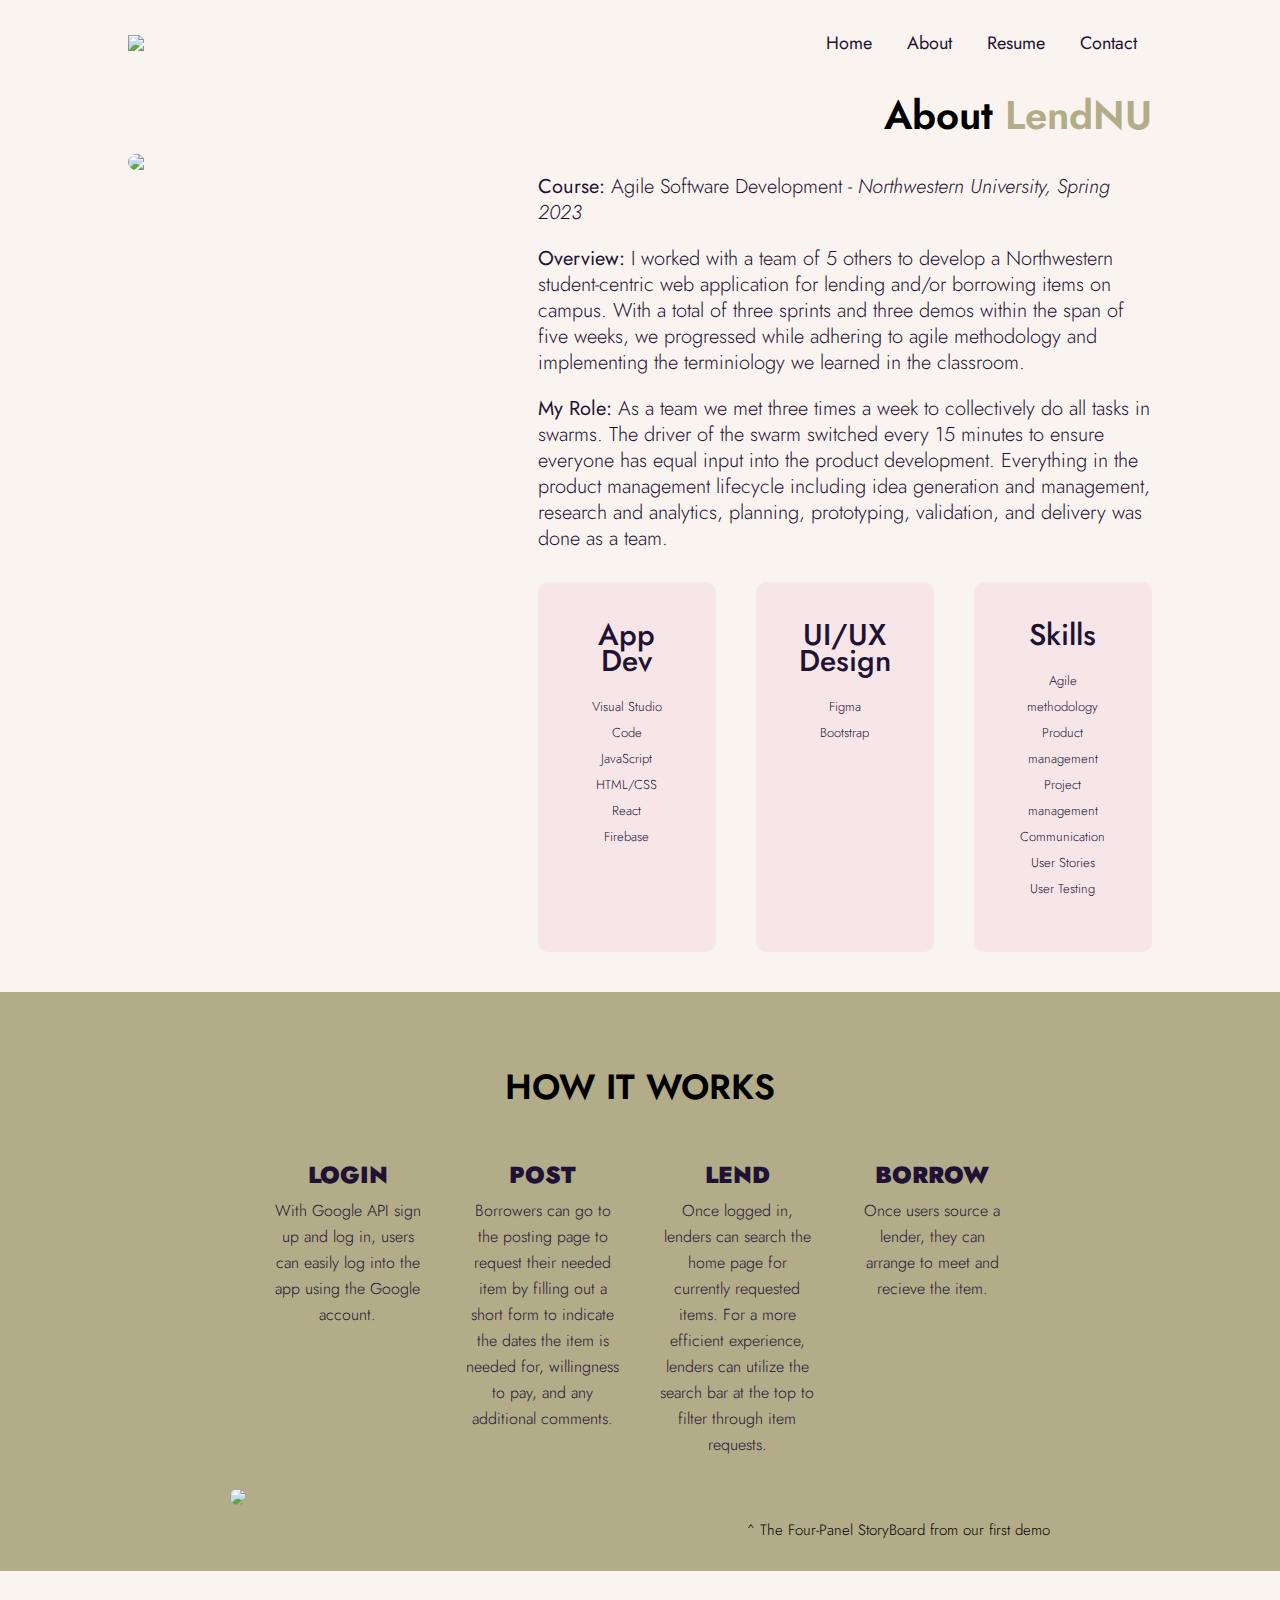
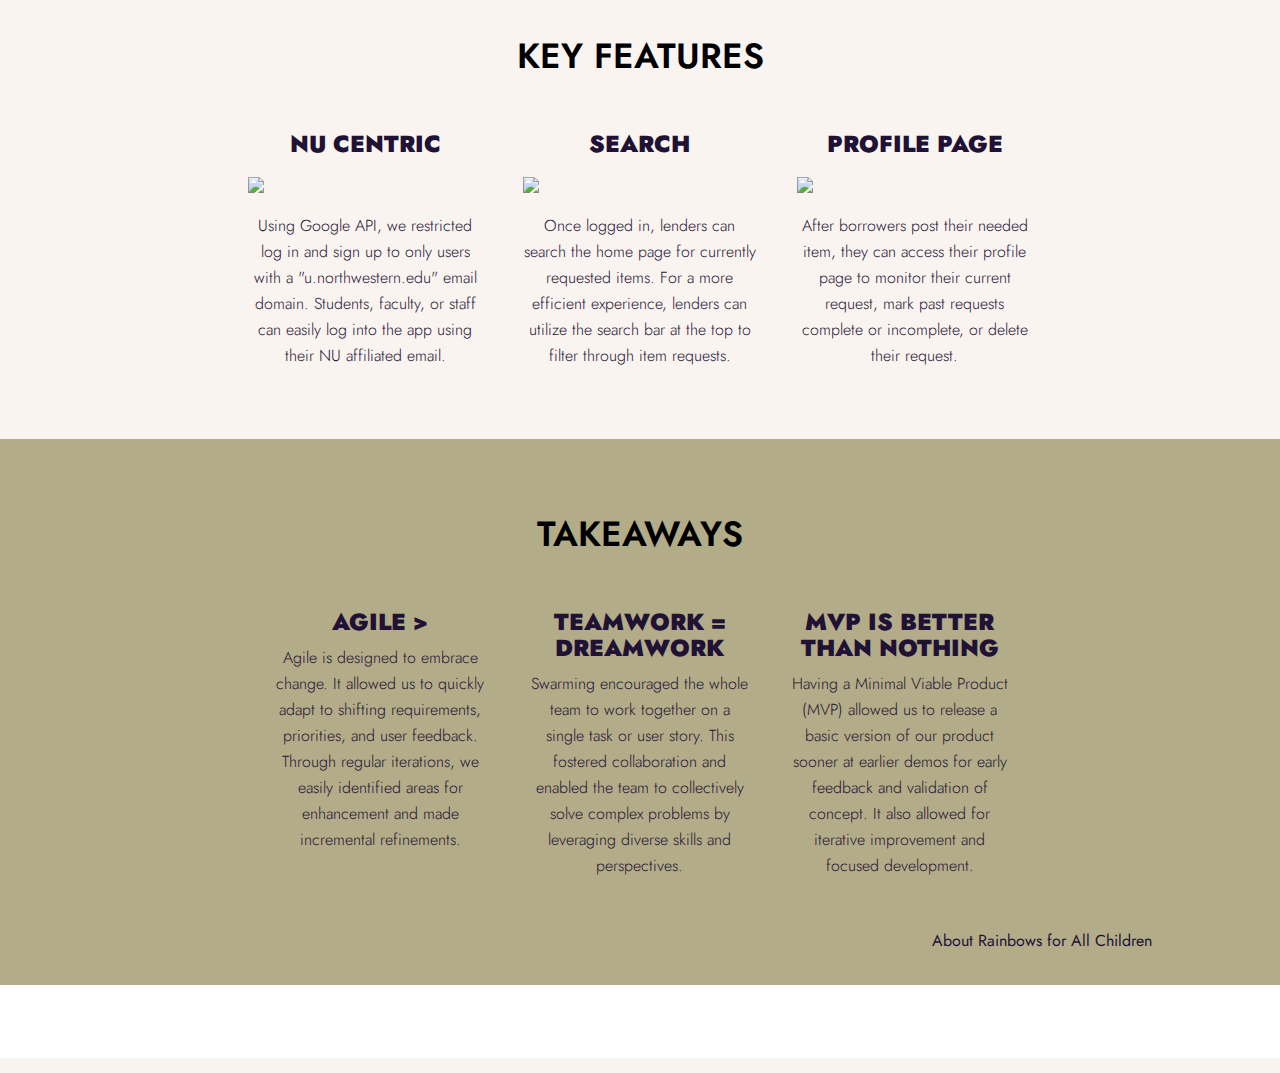
==== lend.html @ ab1dfa22 "Add files via upload" ====
<!DOCTYPE html>
<html lang="en">
    <head>
        <meta charset="UTF-8">
        <meta http-equiv="X-UA-Compatible" content="IE=edge">
        <meta name="viewport" content="width=device-width, initial-scale=1.0">
        <title>LendNU</title>
        <link rel="stylesheet" href="style.css">
        <link href="https://fonts.googleapis.com/css2?family=Jost:wght@300;400;500;600;700&display=swap" rel="stylesheet">
        <link href="https://fonts.googleapis.com/css2?family=Indie+Flower&display=swap" rel="stylesheet">
        <script src="https://kit.fontawesome.com/a6ea65d7ac.js" crossorigin="anonymous"></script>
    </head>
<body>
    <div id="projectabout">
        <div class = "aboutcontainer">
            <nav>
                <img src="images/logo.png" class="logo">
                <ul id = "sidemenu">
                    <li><a href="index.html#header">Home</a></li>
                    <!-- <li><a href="#myskills">Skills</a></li> -->
                    <li><a href="about.html">About</a></li>
                    <li><a target="_blank" href="Park_Laura.pdf">Resume</a></li>
                    <li><a target = "_blank" href="mailto: laurapark2025@u.northwestern.edu">Contact</a></li>
                </ul>
            </nav>
            <div class="project-title">
                <p>About <span>LendNU</span></p>
            </div>
            <div class = "row">
            <div class = "project-col-1">
                <img src="images/lend-home.png">
            </div>
            <div class = "project-col-2">
                <p><b>Course:</b> Agile Software Development - <i>Northwestern University, Spring 2023</i></p>
                <p><b>Overview:</b> I worked with a team of 5 others to develop a Northwestern student-centric web application 
                    for lending and/or borrowing items on campus. With a total of three sprints and three demos within the span of 
                    five weeks, we progressed while adhering to agile methodology and implementing the terminiology we learned in the classroom.</p>
                    <p><b>My Role:</b> As a team we met three times a week to collectively do all tasks in swarms. The driver of the swarm switched every 15 minutes to ensure
                        everyone has equal input into the product development. Everything in the product management lifecycle including idea generation 
                        and management, research and analytics, planning, prototyping, validation, and delivery was done as a team.</p>

                    
                    <div class="tab-contents active-tab" id="features">
                        <div class="tech-list">
                            <div>
                                <h2>App Dev</h2>
                                <p>Visual Studio Code<br>JavaScript<br>HTML/CSS<br>React<br>Firebase</p>
                            </div>
                            <div>
                                <h2>UI/UX Design</h2>
                                <p>Figma<br>Bootstrap</p>
                            </div>
                            <div>
                                <h2>Skills</h2>
                                <p>Agile methodology<br>Product management<br>Project management<br>Communication<br>User Stories<br>User Testing</p>
                            </div>
                        </div>
                    </div>
            </div>
        </div>
    </div>    
    <div id = "design">
        <div class = "container">
            <div class="section-title">
                <p>HOW IT WORKS</p>
            </div>
        
        <div class="desc-list">
            <div class="feature">
                <div class="desc">
                    <h3><b>LOGIN</b></h3>
                    <p>With Google API sign up and log in, users can easily log into the app using the Google account. 
                    </p>
                </div>
            </div>
            <div class="feature">
                <div class="desc">
                    <h3><b>POST</b></h3>
                    <p></p>
                    <p>Borrowers can go to the posting page to request their needed item by filling out a short form to indicate the dates the item is needed for, willingness to pay, and any additional comments.
                    </p>
                </div>
            </div>
            <div class="feature">
                <div class="desc">
                    <h3><b>LEND</b></h3>
                    <p>Once logged in, lenders can search the home page for currently requested items. For a more 
                        efficient experience, lenders can utilize the search bar at the top to filter through item requests.
                    </p>
                </div>
            </div>
            <div class="feature">
                <div class="desc">
                    <h3><b>BORROW</b></h3>
                    <p>Once users source a lender, they can arrange to meet and recieve the item.
                    </p>
                </div>
            </div>
        </div>
        </div>
        <div class="container">
            <div class="story">
                <img src="images/lend-story.png">
                <div class="project-subtitle">
                    <h1>^ The Four-Panel StoryBoard from our first demo</h1>
                </div>
            </div>
            
        </div>
    </div>
</div>
   
    <div id = "problem">
        <div class = "container">
            <div class="section-title">
                <p>KEY FEATURES</p>
            </div>
            <div class="desc-list">
                <div class="feature">
                    <div class="desc">
                        <h3><b>NU CENTRIC</b></h3>
                        <p></p>
                        <img src ="images/safe.png">
                        <p>Using Google API, we restricted log in and sign up to only users with a 
                            "u.northwestern.edu" email domain. Students, faculty, or staff can easily 
                            log into the app using their NU affiliated email. 
                        </p>
                        
                    </div>
                </div>
                <div class="feature">
                    <div class="desc">
                        <h3><b>SEARCH</b></h3>
                        <p></p>
                        <img src ="images/search.png">
                        <p>Once logged in, lenders can search the home page for currently requested items. For a more 
                            efficient experience, lenders can utilize the search bar at the top to filter through item requests.
                        </p>
                        
                    </div>
                </div>
                <div class="feature">
                    <div class="desc">
                        <h3><b>PROFILE PAGE</b></h3>
                        <p></p>
                        <img src ="images/status.png">
                        <p>After borrowers post their needed item, they can access their profile page to monitor their current request, mark past requests complete or incomplete, or delete their request.
                        </p>
                    </div>
                </div>
            </div>
        </div>
    </div>
    <div id = "design">
        <div class = "aboutcontainer">
            <div class="section-title">
                <p>TAKEAWAYS</p>
            </div>
            <div class="desc-list">
                <div class="feature">
                    <div class="desc">
                        <h3><b>AGILE ></b></h3>
                        <p></p>
                        <p>Agile is designed to embrace change. It allowed us to quickly adapt to shifting requirements, priorities, 
                            and user feedback. Through regular iterations, we easily
                             identified areas for enhancement and made incremental refinements.
                        </p>
                        
                    </div>
                </div>
                <div class="feature">
                    <div class="desc">
                        <h3><b>TEAMWORK = DREAMWORK</b></h3>
                        <p></p>
                        <p>Swarming encouraged the whole team to work together on a single 
                            task or user story. This fostered collaboration and enabled the team to 
                            collectively solve complex problems by leveraging diverse skills and perspectives.
                        </p>
                        
                    </div>
                </div>
                <div class="feature">
                    <div class="desc">
                        <h3><b>MVP IS BETTER THAN NOTHING</b></h3>
                        <p></p>
                        <p>Having a Minimal Viable Product (MVP) allowed us to release a basic version of our
                             product sooner at earlier demos for early feedback and validation of concept. It also allowed for iterative 
                             improvement and focused development.
                        </p>
                    </div>
                </div>
            </div>
            
        </div>
        <div class="next-page">
            <div class="next">
                <p>About Rainbows for All Children</p>
                <a href="rainbow.html"><i class="fa-solid fa-arrow-right fa-beat fa-xs"></i></a>
            </div>
        </div>
    </div>
    <div id="contactwhite">
        <div class="social-icons">
            <a target="_blank" href="mailto: laurapark2025@u.northwestern.edu"><i class="fa-solid fa-envelope"></i></a>
        </div>
        <div class="social-icons">
            <a target="_blank" href="https://www.linkedin.com/in/laura-park-6914ba225/"><i class="fa-brands fa-linkedin"></i></a>
        </div>
        <div class="social-icons">
            <a target="_blank" href="Park_Laura.pdf"><i class="fa-solid fa-file"></i></a>
        </div>
</div>
</body>
    <script>
        var tablinks = document.getElementsByClassName("tab-links");
        var tabcontents = document.getElementsByClassName("tab-contents");
        function opentab(tabname){
            for(tablink of tablinks){
                tablink.classList.remove("active-link");
            }
            for(tabcontent of tabcontents){
                tabcontent.classList.remove("active-tab");
            }
            event.currentTarget.classList.add("active-link");
            document.getElementById(tabname).classList.add("active-tab");         
            }
    </script>
</body>
</html>
---- style.css ----
*{
    margin: 0;
    padding: 0;
    font-family: "Jost";
    box-sizing: border-box;
    scroll-behavior: smooth;

}
html {
    scroll-behavior: smooth;
}  
body{
    background: #f9f4ef;
    color:#1f1235;
}
#header{
    width: 100%;
    height: 100vh;
    background-image: url(images/background.png); 
    background-position: center;
    background-size: cover;
    padding-top: 10px;
}

.container{
    padding: 10px 10%;
    
}
.contact{
    padding: 0px 10%;
    width: 50%;
    align-items: center;
}
#design {
    background-color: #B2AC88;
    padding: 10px 10%;
}
.resume {
    text-align: center;
    padding: 0;
}
#contact{
    background-color: #B2AC88;
    padding: 10px 10%;
    display: flex;
    justify-content: center; /* Horizontally center the content */
    align-items: center; /* Vertically center the content */
}
#contactwhite{
    background-color: white;
    padding: 10px 10%;
    margin-bottom: 15px;
    display: flex;
    justify-content: center; /* Horizontally center the content */
    align-items: center; /* Vertically center the content */
}
nav{
    display:flex;
    align-items:center;
    justify-content: space-between;
    flex-wrap: wrap;
    text-align: right;
}
.aboutcontainer{
    padding: 10px 10%;
    margin-bottom: 30px;
}
.container .story img{
    width:100%;
}
.logo{
    width: 140px;
}

nav ul li {
    display: inline-block;
    list-style: none;
    margin: 10px 15px;
    color: #1f1235;
    text-decoration: none;

}

nav ul li a {
    color: #1f1235;
    text-decoration: none;
    font-size: 18px;
    position: relative;
    font-family: "Jost";
}

nav ul li a::after {
    content: '';
    width: 0;
    height: 3px;
    background: #B2AC88;
    position:absolute;
    left: 0;
    bottom: -6px;
    transition: 0.5s;
}

nav ul li a:hover::after {
    
    width: 100%;
}

.header-text {
    margin-top: 8%;
    font-size: 60px;
}
  
.header-text p{
    display: inline-block;
    margin-top: 8%;
    font-size: 70px;
    font-family: "Jost";
}
.header-text h1 {
    font-size: 50px;
    margin-top: 0px;
    font-weight: 300;
    font-family: "Jost";
}

.header-text p span {
    color: #ff8ba7;
}

#about{
    padding:30px 0px;
    color: #1f1235; 
}

.row{
    display: flex;
    justify-content: space-between;
    flex-wrap: wrap;
}

.about-col-1 {
    flex-basis: 35%;
    text-align: center;
}

.about-col-1 img {
    width: 80%;
    border-radius: 15px;
    align-items: center;
}

.about-col-2 {
    flex-basis: 60%;
    line-height: 1.2em;
    line-height: 1.3em;

}
.about-col-2 p{
    flex-basis: 60%;
    margin: 20px 0 10px;
}
.about-col-2 h1{
    flex-basis: 60%;
    margin: 0px 0 60px;
    font-size: 50px;
    text-align: right;
}

.sub-title {
    font-size: 60px;
    font-weight: 600;
    color: black;
    margin: 10px 0 30px;
}

.tab-titles{
    display: flex;
    margin: 20px 0 20px;
}

.tab-links{
    margin-right: 50px;
    font-size: 18px;
    font-weight: 50px;
    cursor: pointer;
    position: relative;
}

.tab-links::after{
    content: '';
    width: 0;
    height: 3px;
    background: #B2AC88;
    position: absolute;
    left: 0;
    bottom: -8px;
    transition: 0.5s;
}
.tab-links.active-link::after{
    width: 50%;
}

.tab-contents ul li {
    list-style: none;
    margin: 10px 0;
}

.tab-contents ul li span {
    color: #ff8ba7;
    font-size: 14px;
}

.tab-contents{
    display: none;
}

.tab-contents.active-tab{
    display:block;
}

#skills{
    padding: 30px 0;
}

.skills-list{
    display: grid;
    grid-template-columns: repeat(auto-fit, minmax(250px, 1fr));
    grid-gap: 40px;
    margin-top: 50px;
    color:#080808
}
.skills-list div{
    background: #67568c;
    padding: 40px;
    font-size: 13px;
    font-weight: 300;
    border-radius :10px;
    transition: background 0.5s, transform 0.5s;
}

.skills-list div i{
    font-size: 50px;
    margin-bottom: 30px;
}
.skills-list div h2{
    font-size: 30px;
    font-weight: 500;
    margin-bottom: 15px;
}

.skills-list div a{
    text-decoration: none;
    color: black;
    font-size: 12px;
    display: inline-block;
}

.skills-list div:hover{
    background-color: #F6E6E8;
    transform: translateY(-10px);
}
#portfolio {
    padding: 30px 0;
}
.work-list{
    display: grid;
    grid-template-columns: repeat(auto-fit, minmax(200px, 1fr));
    grid-gap: 40px;
    margin-top: 50px;
    
}
.work{
    border-radius: 10px;
    position: relative;
    overflow: hidden;
}
.work img {
    width: 102%;
    border-radius: 0px;
    display: block;
    transition: transform 0.5s;
}
.layer {
    width: 100%;
    height: 0;
    background: linear-gradient(rgba(255, 254, 254, 0.6), #F6E6E8);
    border-radius: 10px;
    position: absolute;
    left: 0;
    bottom: 0;
    overflow: hidden;
    display: flex;
    align-items: center;
    justify-content: center;
    flex-direction: column;
    padding: 0 40px;
    text-align: center;
    font-size: 18px;
    font-weight: 300;
    transition: height 0.5s;
} 

.layer h3{
    font-weight: 500;
    margin-bottom: 20px;
}

.layer a{
    margin-top: 20px;
    color: #ff8ba7;
    text-decoration: none;
    font-size: 18px;
    line-height: 60px;
    background: #fff;
    width: 60px;
    height: 60px;
    border-radius: 50%;
    text-align: center;
}
.work:hover img{
    transform: scale(1.1);
}
.work:hover .layer{
    height: 100%;
}
#contact{
    color:black;
    
}

#contact p i {
    color:black;
    margin-right: 15px;
    font-size: 25px;
}
.social-icons {
    align-items: center;
    margin-top: 30px;
    margin-left: 7px;
}
.social-icons a{
    text-decoration: none;
    font-size: 30px;
    margin-right: 15px;
    color:#080808;
    display: inline-block;
    transition: transform 0.5s;
    align-items: center;
}

.social-icons a:hover{
    color:#F6E6E8;
    transform: translate(-5px);
}
nav .fas{
    display: none;
}
@media only screen and (max-width: 850px){
    
    nav .fas{
        display: block;
        font-size: 25px;
    }
    nav ul{
        background:#F6E6E8;
        position: fixed;
        top: 0;
        right: -200px;
        width: 200px;
        height: 100vh;
        padding-top: 50px;
        z-index: 2;
        transition: right 0.5s;
    }
    nav ul li {
        display: block;
        margin: 25px;
    }
    nav ul .fas{
        position: absolute;
        top: 25px;
        left: 25px;
        cursor: pointer;
    }
}

@media only screen and (max-width: 600px){
    #header {
        /* background-image: url(images/phone-background.png); */
    }
    .header-text {
        margin-top:100%;
        font-size: 16px;
    }
    .header-text h1 {
        font-size: 30px;
    }
    nav .fas{
        display: block;
        font-size: 25px;
    }
    nav ul{
        background:#F6E6E8;
        position: fixed;
        top: 0;
        right: -200px;
        width: 200px;
        height: 100vh;
        padding-top: 50px;
        z-index: 2;
        transition: right 0.5s;
    }
    nav ul li {
        display: block;
        margin: 25px;
    }
    nav ul .fas{
        position: absolute;
        top: 25px;
        left: 25px;
        cursor: pointer;
    }
    .sub-title{
        font-size: 40px;
    }
    .about-col-1, .about-col-2{
        flex-basis: 100%;
        margin-bottom: 30px;
    }
    .tab-links{
        font-size: 15px;
        margin-right: 20px;
    }
}
#projectabout {
    padding-top: 10px;
}
.project-title {
    font-size: 40px;
    font-weight: 600;
    color: black;
    margin: 20px 0 10px;
    text-align: right;
}

.project-title span{
    color: #B2AC88;
}

.project-col-1 {
    flex-basis: 35%;
}

.project-col-1 img {
    width: 100%;
    border-radius: 15px;
    display:block;
    margin-left:auto;
    margin-right:auto;
}

.project-col-2 {
    flex-basis: 60%;
    line-height: 1.3em;
    font-size: 20px;
    font-weight: 300;
}
.project-col-2 p{
    flex-basis: 60%;
    margin: 20px 0 10px;
}
.project-col-2 h1{
    flex-basis: 60%;
    margin: 20px 0 10px;
    font-size: 25px;
}
.project-col-2 h3{
    flex-basis: 60%;
    margin: 20px 0 10px;
    font-size: 16px;
    font-weight: 300;
    color: #B2AC88;
}
.project-subtitle{
    font-size: 35px;
    font-weight: 600;
    color: black;

    margin: 10px 0 10px;
    text-align: left;
}
.project-subtitle h1 {
    font-size: 15px;
    font-weight: 300;
    margin-top: 0px;
    line-height: 1.3em;
    text-align: right;

}
#problem img{
    width: 100%;
    padding-top: 10px;
    padding-bottom: 10px;

}

.features-list{
    display: grid;
    grid-template-columns: repeat(auto-fit, minmax(170px, 1fr));
    grid-gap: 40px;
    margin-top: 30px;
    align-items: center;
}
.contact-list{
    display: grid;
    grid-template-columns: repeat(auto-fit, minmax(50px, 1fr));
    margin-top: 0px;
    margin-bottom: 20px;
    align-items: center;
    display: flex;
    justify-content: center;
}
.feature{
    border-radius: 10px;
    position: relative;
    overflow: hidden;
    
}
.feature img {
    width: 102%;
    border-radius: 10px;
    display: block;
    object-fit: fill;
    transition: transform 0.5s;
}

.feature:hover img{
    transform: scale(1.1);
}
.feature:hover .layer2{
    height: 100%;
}
.layer2 {
    width: 100%;
    height: 0;
    background: linear-gradient(rgba(255, 255, 255, 0.495), #B2AC88);
    border-radius: 10px;
    position: absolute;
    left: 0;
    bottom: 0;
    overflow: hidden;
    display: flex;
    align-items: center;
    justify-content: center;
    flex-direction: column;
    padding: 0 10px;
    text-align: center;
    font-size: 12px;
    transition: height 0.5s;
} 

.layer2 h3{
    font-weight: 300;
    font-size: 17px;
    margin-top: 30px;
    
}

.layer2 a{
    margin-top: 0px;
    color:#F6E6E8;
    text-decoration: none;
    font-size: 15px;
    line-height: 30px;
    background: #fff;
    width: 30px;
    height: 30px;
    border-radius: 50%;
    text-align: center;
}

.tech-list{
    display: grid;
    grid-template-columns: repeat(auto-fit, minmax(160px, 1fr));
    grid-gap: 40px;
    margin-top: 30px;
    text-align: center;

}
.tech-list div{
    border-radius: 10px;
    background-color:#F6E6E8;
    padding: 40px;
    font-size: 13px;
    font-weight: 300;
    border-radius :10px;
    transition: background 0.5s, transform 0.5s;
}

.tech-list div i{
    font-size: 50px;
    margin-bottom: 20px;
}
.tech-list div h2{
    font-size: 30px;
    font-weight: 500;
    margin-bottom: 10px;
}

.tech-list div a{
    text-decoration: none;
    color: black;
    font-size: 12px;
    margin-top: 20px;
    display: inline-block;
}

.tech-list div:hover{
    background-color:#F6E6E8;
    transform: translateY(-10px);
}
.mood-list{
    display: grid;
    grid-template-columns: repeat(auto-fit, minmax(100px, 1fr));
    grid-gap: 20px;
    margin-top: 20px;
    margin-bottom: 30px;

}
@-webkit-keyframes fadeInLeft {
    0%{
        opacity: 0;
        -webkit-transform: translateX(-50px);
    }
    100%{
        opacity: 1;
        -webkit-transform: translateX(0);
    }
}
@-moz-keyframes fadeInLeft {
    0%{
        opacity: 0;
        -moz-transform: translateX(-50px);
    }
    100%{
        opacity: 1;
        -moz-transform: translateX(0);
    }
}
@-o-keyframes fadeInLeft {
    0%{
        opacity: 0;
        -o-transform: translateX(-50px);
    }
    100%{
        opacity: 1;
        -o-transform: translateX(0);
    }
}
@keyframes fadeInLeft {
    0%{
        opacity: 0;
        transform: translateX(-50px);
    }
    100%{
        opacity: 1;
        transform: translateX(0);
    }
}

.mood{
    border-radius: 10px;
    position: relative;
    overflow: hidden;
}
.mood img {
    width: 100%;
    border-radius: 0px;
    display: block;

    
}
.row2{
    display: flex;
    justify-content: space-between;
    flex-wrap: wrap;
    align-items: center;
}

.problem-title{
    font-size: 30px;
    font-weight: 550;
    color: #F6E6E8;
    margin: 0px 0 0px;
    text-align: left;
}
.problem-title span{
    font-size: 25px;
    font-weight: 520;
    color: black;
    margin: 0px 0 0px;
    text-align: left;
}

.desc-list{
    display: grid;
    grid-template-columns: repeat(auto-fit, minmax(130px, 1fr));
    grid-gap: 40px;
    margin-top: 30px;
    margin-left: 40px;
    margin-right: 40px;

}
.desc {
    flex-basis: 60%;
    line-height: 1.3em;
    font-size: 20px;
    font-weight: 300;
}
.desc p{
    flex-basis: 60%;
    margin: 10px 0 10px;
    font-size: 16px;
    text-align: center;
}
.hobby p{
    flex-basis: 60%;
    margin: 20px 0 10px;
    font-size: 16px;
    text-align: center;
    line-height: 1.2em;
}
.desc2 {
    flex-basis: 60%;
    line-height: 1.3em;
    font-size: 20px;
    font-weight: 300;
}
.desc img {
    margin-top: 10px;
}
.desc h3{
    text-align: center;
}
.desc2 p{
    flex-basis: 60%;
    margin: 10px 0 10px;
    font-size: 16px;

}
.desc2:hover img{
    transform: scale(1);
}
.desc2:hover .layer2{
    height: 100%;
}
#story{
    margin-top: 100px;
}
.story img{
    border-radius: 50px;
}
.desc-title {
    font-size: 40px;
    font-weight: 600;
    color: black;
    margin: 10px 0 30px;
    text-align: left;
}

.probcontainer{
    padding: 20px 7%;
    background-color: antiquewhite;
    border-radius: 50px;
    margin-bottom: 40px;
    transition: 1s;
}
.probcontainer:hover{
    transform: scale(1.05);
}

#problem {
    margin-bottom: 50px;
    margin-left: 100px;
    margin-right: 100px;
}
.section-title {
    text-align: center;
    font-size: 35px;
    font-weight: 600;
    color: black;
    margin: 50px 0 50px;
}
.next-page{
    align-items: right;
    display: flex;
    justify-content: right;
}
.next {
    align-items: right;
}
.next a{
    text-decoration: none;
    font-size: 30px;
    color:#080808;
    display: inline-block;
    transition: transform 0.5s;
    align-items: right;
    margin-left: 10px;
    padding-left: 40%;
}
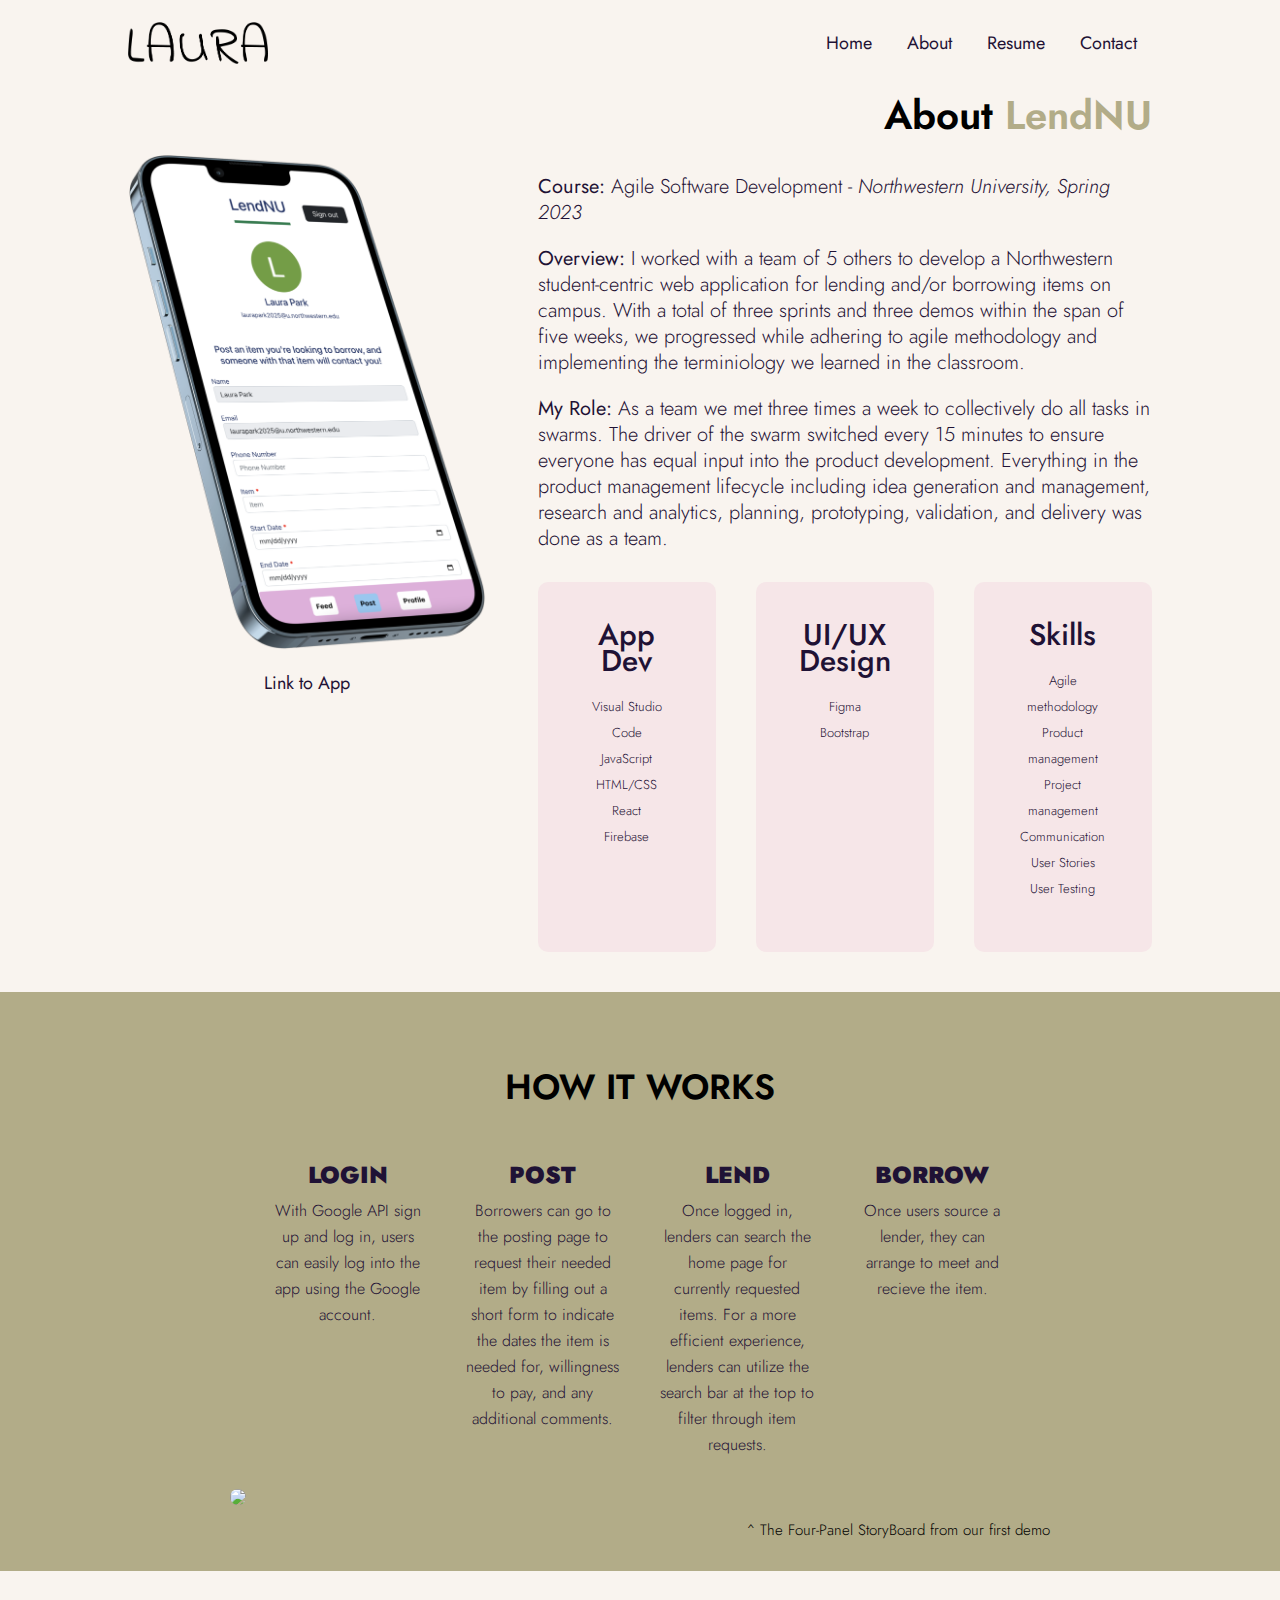
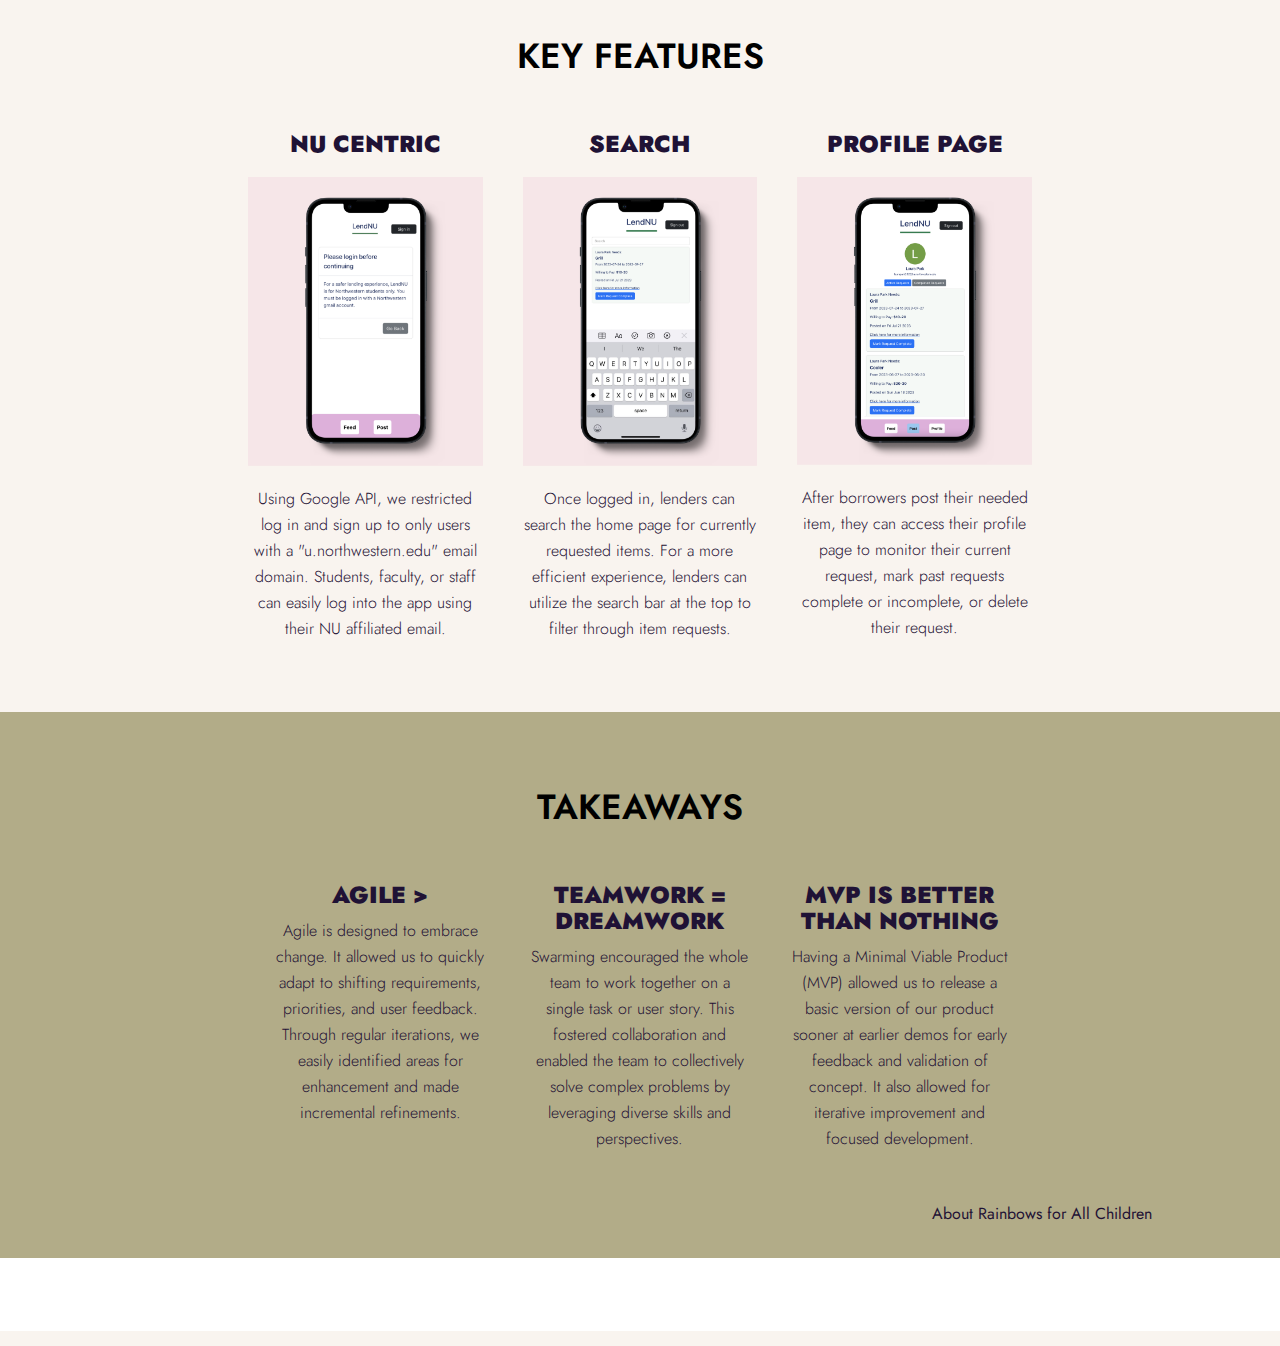
==== commit 051df768: "app links" ====
--- a/lend.html
+++ b/lend.html
@@ -29,6 +29,8 @@
             <div class = "row">
             <div class = "project-col-1">
                 <img src="images/lend-home.png">
+                <ul><a target = "_blank" href="https://lendnu-b5721.web.app/">Link to App</a></ul>
+
             </div>
             <div class = "project-col-2">
                 <p><b>Course:</b> Agile Software Development - <i>Northwestern University, Spring 2023</i></p>
@@ -39,7 +41,7 @@
                         everyone has equal input into the product development. Everything in the product management lifecycle including idea generation 
                         and management, research and analytics, planning, prototyping, validation, and delivery was done as a team.</p>
 
-                    
+                      
                     <div class="tab-contents active-tab" id="features">
                         <div class="tech-list">
                             <div>
--- a/style.css
+++ b/style.css
@@ -449,6 +449,14 @@
 
 .project-col-1 {
     flex-basis: 35%;
+    text-align: center;
+}
+.project-col-1 a {
+    color: #1f1235;
+    text-decoration: none;
+    font-size: 18px;
+    position: relative;
+    font-family: "Jost";
 }
 
 .project-col-1 img {
@@ -457,6 +465,8 @@
     display:block;
     margin-left:auto;
     margin-right:auto;
+    margin-bottom: 20px;
+
 }
 
 .project-col-2 {
